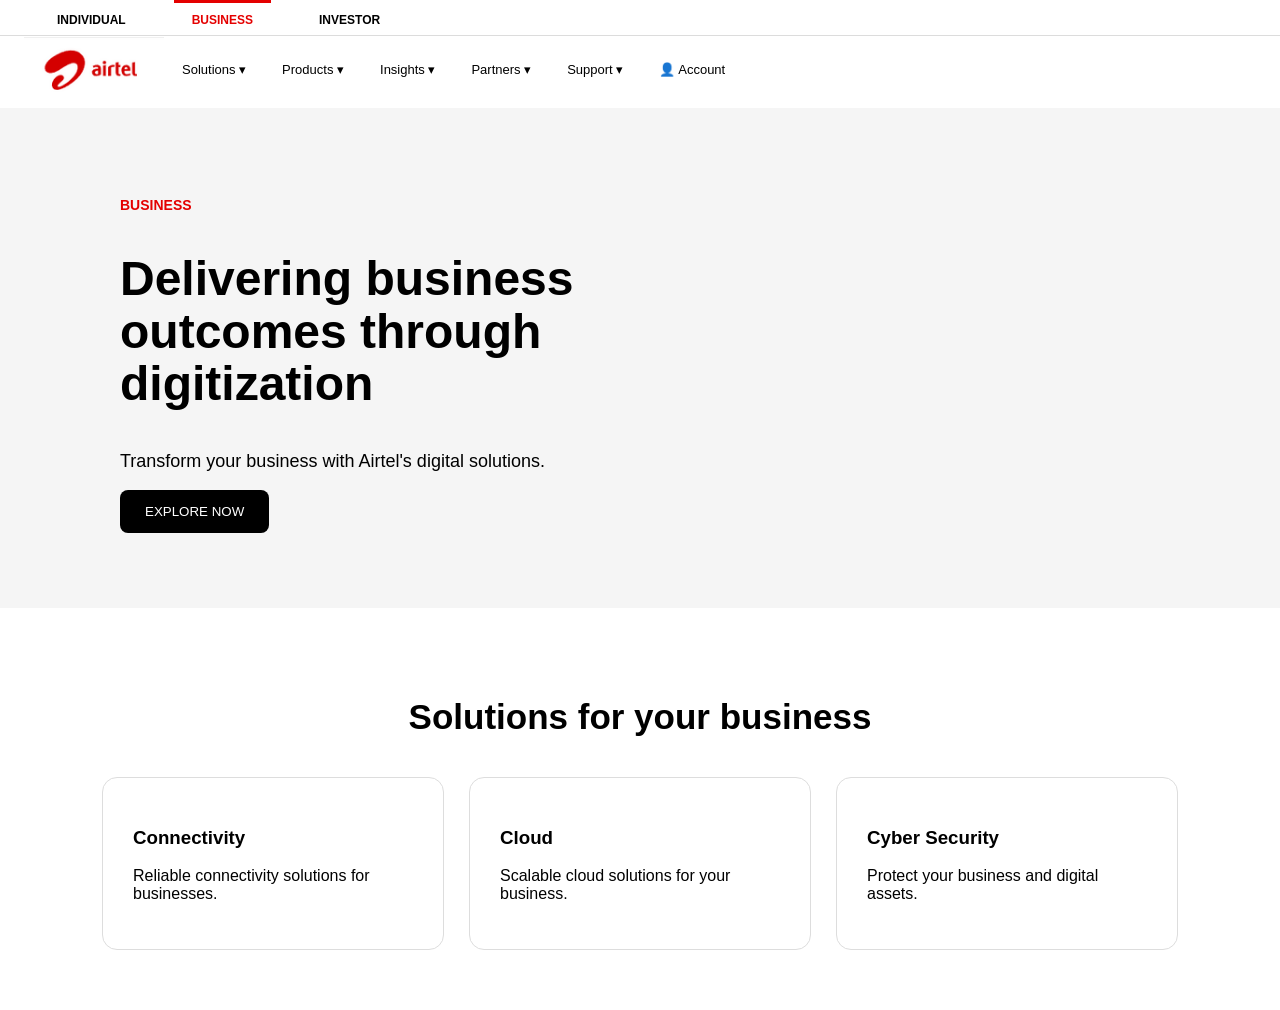
==== business.html @ 752f1932 "Initial Airtel clone project" ====
<!DOCTYPE html>
<html lang="en">

<head>
    <meta charset="UTF-8">
    <meta name="viewport" content="width=device-width, initial-scale=1.0">
    <title>Document</title>
    <link rel="stylesheet" href="business.css">
</head>

<body>
    <div id="loader">

        <div class="loader-box">
            <div class="loader-logo">airtel</div>
            <p>Loading Airtel Business...</p>
        </div>

    </div>


    <!-- BUSINESS CONTENT -->
    <div id="content">

        <header>

            <div id="top">
                <div id="firstheader">

                    <ul>
                        <li>
                            <a href="index.html">INDIVIDUAL</a>
                        </li>

                        <li class="active">
                            <a href="business.html">BUSINESS</a>
                        </li>

                        <li>
                            <a href="#">INVESTOR</a>
                        </li>
                    </ul>

                </div>
            </div>


            <div id="secondheader">

                
				<div id="logo">
					<img src="airtel.png" alt="Airtel Logo" />
				</div>

				<div id="menu">
					<ul>
						<li><a href="#">Solutions &#9662;</a>
							<ul>
								<li><a href="#"> Wi-Fi Bill Payment </a></li>
							</ul>
						</li>

						<li><a href="#">Products &#9662;</a>
							<ul>
								<li><a href="#"> Port to Postpaid</a></li>
							</ul>
						</li>

						<li><a href="#">Insights &#9662;</a>
							<ul>
								<li><a href="#"> Recharge </a></li>
							</ul>
						</li>

						<li><a href="#">Partners &#9662;</a>
							<ul>
								<li><a href="#"> DTH Recharge </a></li>
							</ul>
						</li>

						<li><a href="#">Support &#9662;</a>
                            <ul>
                                <li><a href="#"> &#128172; &nbsp; Chat or Raise a Complaint </a></li>
                                <li><a href="#"> &#128269; &nbsp; Find Nearby Store </a></li>
                                <li><a href="#"> &#10132; &nbsp; Explore Airtel App </a></li>
                            </ul>
						</li>

						<li><a href="#">&#128100; Account </a>
							<ul>
								<li><a href="login.html"> &#128242; &nbsp; Login</a></li>
								<li><a href="#"> &#8377; &nbsp; Recharge</a></li>
								<li><a href="#"> &#128277; &nbsp; Getting notification on DND? Report Now</a></li>
							</ul>
						</li>
					</ul>
				</div>

            </div>

        </header>


        <!-- BUSINESS HERO -->

        <section class="business-hero">

            <div class="hero-text">

                <p>BUSINESS</p>

                <h1>
                    Delivering business outcomes through digitization
                </h1>

                <p>
                    Transform your business with Airtel's digital solutions.
                </p>

                <button>
                    EXPLORE NOW
                </button>

            </div>

        </section>


        <!-- BUSINESS CONTENT -->

        <section class="business-section">

            <h2>
                Solutions for your business
            </h2>

            <div class="business-cards">

                <div class="business-card">
                    <h3>Connectivity</h3>
                    <p>
                        Reliable connectivity solutions for businesses.
                    </p>
                </div>

                <div class="business-card">
                    <h3>Cloud</h3>
                    <p>
                        Scalable cloud solutions for your business.
                    </p>
                </div>

                <div class="business-card">
                    <h3>Cyber Security</h3>
                    <p>
                        Protect your business and digital assets.
                    </p>
                </div>

            </div>

        </section>

    </div>


    <!-- JAVASCRIPT -->
    <script>

        window.onload = function () {

            document.getElementById("loader").style.display = "none";

            document.getElementById("content").style.display = "block";

        };

    </script>

</body>

</html>
---- business.css ----
body {
    margin: 0;
    padding: 0;
    font-family: Arial, sans-serif;
}

#content {
    display: none;
}


/* TOP HEADER */

#top {
    height: 35px;
    border-bottom: 1px solid #dcdcdc;
}


#firstheader {
    width: 1232px;
    height: 32px;
    margin: auto;
}


#firstheader ul {
    margin: 0;
    padding: 0;
    list-style: none;
}


#firstheader ul li {
    float: left;
    margin: 0 15px;
}


#firstheader ul li a {
    display: block;

    color: black;

    text-decoration: none;

    padding: 10px 18px;

    font-weight: bold;

    font-size: 12px;

    border-top: 3px solid transparent;
}


#firstheader ul li.active a {
    color: #e40000;
    border-top: 3px solid #e40000;
}


#firstheader ul li a:hover {
    color: #e40000;
    border-top: 3px solid #e40000;
}


/* BUSINESS NAVIGATION */


#secondheader {
	width: 1232px;
	height: 70px;
	margin: 1px auto;
}

#logo {
	width: 140px;
	height: 64px;
	float: left;
	margin: 0;
}

#logo img {
	width: 100%;
	height: 100%;
	float: left;
}


#menu {
	width: 1232px;
	height: 70px;
}

#menu ul {
	margin: 0;
	padding: 0;
	list-style: none;
}

#menu ul li {
	float: left;
	position: relative;
}

#menu ul li a {
	display: block;
	color: black;
	padding: 25px 18px;
	text-decoration: none;
	font-family: Arial;
	font-size: 13px;
}

#menu ul li a:hover {
	font-weight: bold;
	border-top: solid 3px #e40000;
	background: #f5f5f5;
}

#menu ul li:hover ul {
	display: block;
	position: absolute;
	z-index: 600;
	min-width: 180px;
	box-shadow: 0 8px 20px rgba(0, 0, 0, .15);
}

#menu ul li ul {
	display: none;
	background: white;
	border: 1px solid #dcdcdc;
	border-radius: 12px;
}

#menu ul li ul li {
	float: none;
	border-bottom: 1px solid #dcdcdc;
}

#menu ul li ul a:link,
#menu ul li ul a:visited {
	color: black;
	text-decoration: none;
	display: block;
	font-family: Arial;
	font-size: 11px;
}

#menu ul li ul li a:hover {
	font-weight: bold;
	color: #e40000;
	border-top: none;

}


/* HERO */

.business-hero {
    height: 500px;

    background: #f5f5f5;

    display: flex;
    align-items: center;

    padding-left: 120px;
}


.hero-text {
    width: 550px;
}


.hero-text p:first-child {
    font-size: 14px;
    font-weight: bold;
    color: #e40000;
}


.hero-text h1 {
    font-size: 48px;
    line-height: 1.1;
}


.hero-text p {
    font-size: 18px;
}


.hero-text button {
    background: black;
    color: white;

    border: none;

    padding: 14px 25px;

    border-radius: 8px;

    cursor: pointer;
}


.hero-text button:hover {
    background: #e40000;
}


/* BUSINESS SECTION */

.business-section {
    padding: 60px 100px;
}


.business-section h2 {
    text-align: center;
    font-size: 35px;
}


.business-cards {
    display: flex;
    justify-content: center;
    gap: 25px;

    margin-top: 40px;
}


.business-card {
    width: 280px;

    padding: 30px;

    border: 1px solid #ddd;

    border-radius: 15px;

    background: white;
}


.business-card:hover {
    border-color: #e40000;
    box-shadow: 0 8px 20px rgba(0, 0, 0, .1);
}
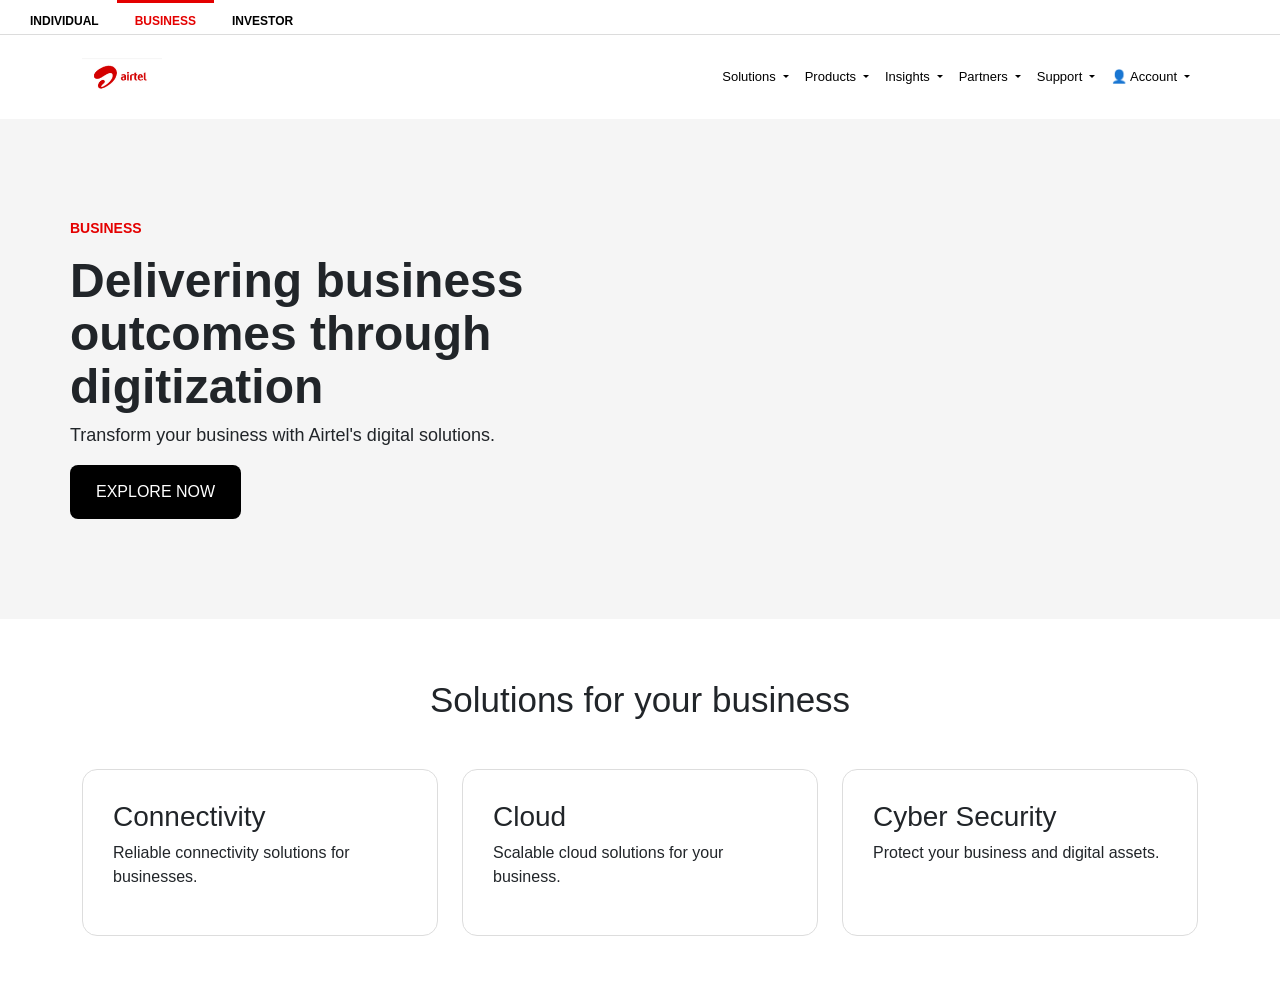
==== commit 839bbdd7: "Updated Airtel Clone with Bootstrap" ====
--- a/business.html
+++ b/business.html
@@ -4,176 +4,375 @@
 <head>
     <meta charset="UTF-8">
     <meta name="viewport" content="width=device-width, initial-scale=1.0">
-    <title>Document</title>
+
+    <title>Airtel Business</title>
+
+    <!-- Bootstrap CSS -->
+    <link href="https://cdn.jsdelivr.net/npm/bootstrap@5.3.3/dist/css/bootstrap.min.css" rel="stylesheet">
+
+    <!-- Your CSS -->
     <link rel="stylesheet" href="business.css">
 </head>
 
 <body>
-    <div id="loader">
-
-        <div class="loader-box">
-            <div class="loader-logo">airtel</div>
-            <p>Loading Airtel Business...</p>
+
+    <div id="content">
+
+
+        <div id="top">
+
+            <div class="container-fluid">
+
+                <ul class="nav">
+
+                    <li class="nav-item">
+                        <a class="nav-link"
+                           href="index.html">
+                            INDIVIDUAL
+                        </a>
+                    </li>
+
+                    <li class="nav-item">
+                        <a class="nav-link active"
+                           href="business.html">
+                            BUSINESS
+                        </a>
+                    </li>
+
+                    <li class="nav-item">
+                        <a class="nav-link"
+                           href="#">
+                            INVESTOR
+                        </a>
+                    </li>
+
+                </ul>
+
+            </div>
+
         </div>
 
+
+
+        <nav class="navbar navbar-expand-lg bg-white">
+
+            <div class="container">
+
+
+                <a class="navbar-brand" href="#">
+
+                    <img src="airtel.png"
+                         alt="Airtel Logo"
+                         width="80">
+
+                </a>
+
+
+
+                <button class="navbar-toggler"
+                        type="button"
+                        data-bs-toggle="collapse"
+                        data-bs-target="#mainMenu">
+
+                    <span class="navbar-toggler-icon"></span>
+
+                </button>
+
+
+
+                <div class="collapse navbar-collapse" id="mainMenu">
+
+                    <ul class="navbar-nav ms-auto">
+
+
+
+                        <li class="nav-item dropdown">
+
+                            <a class="nav-link dropdown-toggle"
+                               href="#"
+                               data-bs-toggle="dropdown">
+
+                                Solutions
+
+                            </a>
+
+                            <ul class="dropdown-menu">
+
+                                <li>
+                                    <a class="dropdown-item" href="#">
+                                        Wi-Fi Bill Payment
+                                    </a>
+                                </li>
+
+                            </ul>
+
+                        </li>
+
+
+
+                        <li class="nav-item dropdown">
+
+                            <a class="nav-link dropdown-toggle"
+                               href="#"
+                               data-bs-toggle="dropdown">
+
+                                Products
+
+                            </a>
+
+                            <ul class="dropdown-menu">
+
+                                <li>
+                                    <a class="dropdown-item" href="#">
+                                        Port to Postpaid
+                                    </a>
+                                </li>
+
+                            </ul>
+
+                        </li>
+
+
+
+                        <li class="nav-item dropdown">
+
+                            <a class="nav-link dropdown-toggle"
+                               href="#"
+                               data-bs-toggle="dropdown">
+
+                                Insights
+
+                            </a>
+
+                            <ul class="dropdown-menu">
+
+                                <li>
+                                    <a class="dropdown-item" href="#">
+                                        Recharge
+                                    </a>
+                                </li>
+
+                            </ul>
+
+                        </li>
+
+
+
+                        <li class="nav-item dropdown">
+
+                            <a class="nav-link dropdown-toggle"
+                               href="#"
+                               data-bs-toggle="dropdown">
+
+                                Partners
+
+                            </a>
+
+                            <ul class="dropdown-menu">
+
+                                <li>
+                                    <a class="dropdown-item" href="#">
+                                        DTH Recharge
+                                    </a>
+                                </li>
+
+                            </ul>
+
+                        </li>
+
+
+
+                        <li class="nav-item dropdown">
+
+                            <a class="nav-link dropdown-toggle"
+                               href="#"
+                               data-bs-toggle="dropdown">
+
+                                Support
+
+                            </a>
+
+                            <ul class="dropdown-menu">
+
+                                <li>
+                                    <a class="dropdown-item" href="#">
+                                        💬 Chat or Raise a Complaint
+                                    </a>
+                                </li>
+
+                                <li>
+                                    <a class="dropdown-item" href="#">
+                                        🔍 Find Nearby Store
+                                    </a>
+                                </li>
+
+                                <li>
+                                    <a class="dropdown-item" href="#">
+                                        ➡️ Explore Airtel App
+                                    </a>
+                                </li>
+
+                            </ul>
+
+                        </li>
+
+
+
+                        <li class="nav-item dropdown">
+
+                            <a class="nav-link dropdown-toggle"
+                               href="#"
+                               data-bs-toggle="dropdown">
+
+                                👤 Account
+
+                            </a>
+
+                            <ul class="dropdown-menu">
+
+                                <li>
+                                    <a class="dropdown-item"
+                                       href="login.html">
+                                        📱 Login
+                                    </a>
+                                </li>
+
+                                <li>
+                                    <a class="dropdown-item" href="#">
+                                        ₹ Recharge
+                                    </a>
+                                </li>
+
+                                <li>
+                                    <a class="dropdown-item" href="#">
+                                        🔔 DND? Report Now
+                                    </a>
+                                </li>
+
+                            </ul>
+
+                        </li>
+
+                    </ul>
+
+                </div>
+
+            </div>
+
+        </nav>
+
+
+
+        <section class="business-hero">
+
+            <div class="container">
+
+                <div class="row align-items-center">
+
+                    <div class="col-lg-7 hero-text">
+
+                        <p class="business-label">
+                            BUSINESS
+                        </p>
+
+                        <h1>
+                            Delivering business outcomes through digitization
+                        </h1>
+
+                        <p>
+                            Transform your business with Airtel's digital solutions.
+                        </p>
+
+                        <button class="btn explore-btn">
+                            EXPLORE NOW
+                        </button>
+
+                    </div>
+
+                </div>
+
+            </div>
+
+        </section>
+
+
+
+        <section class="business-section">
+
+            <div class="container">
+
+                <h2 class="text-center">
+                    Solutions for your business
+                </h2>
+
+
+                <div class="row g-4 mt-4">
+
+
+
+                    <div class="col-md-4">
+
+                        <div class="business-card h-100">
+
+                            <h3>
+                                Connectivity
+                            </h3>
+
+                            <p>
+                                Reliable connectivity solutions for businesses.
+                            </p>
+
+                        </div>
+
+                    </div>
+
+
+
+                    <div class="col-md-4">
+
+                        <div class="business-card h-100">
+
+                            <h3>
+                                Cloud
+                            </h3>
+
+                            <p>
+                                Scalable cloud solutions for your business.
+                            </p>
+
+                        </div>
+
+                    </div>
+
+
+
+                    <div class="col-md-4">
+
+                        <div class="business-card h-100">
+
+                            <h3>
+                                Cyber Security
+                            </h3>
+
+                            <p>
+                                Protect your business and digital assets.
+                            </p>
+
+                        </div>
+
+                    </div>
+
+                </div>
+
+            </div>
+
+        </section>
+
     </div>
 
 
-    <!-- BUSINESS CONTENT -->
-    <div id="content">
-
-        <header>
-
-            <div id="top">
-                <div id="firstheader">
-
-                    <ul>
-                        <li>
-                            <a href="index.html">INDIVIDUAL</a>
-                        </li>
-
-                        <li class="active">
-                            <a href="business.html">BUSINESS</a>
-                        </li>
-
-                        <li>
-                            <a href="#">INVESTOR</a>
-                        </li>
-                    </ul>
-
-                </div>
-            </div>
-
-
-            <div id="secondheader">
-
-                
-				<div id="logo">
-					<img src="airtel.png" alt="Airtel Logo" />
-				</div>
-
-				<div id="menu">
-					<ul>
-						<li><a href="#">Solutions &#9662;</a>
-							<ul>
-								<li><a href="#"> Wi-Fi Bill Payment </a></li>
-							</ul>
-						</li>
-
-						<li><a href="#">Products &#9662;</a>
-							<ul>
-								<li><a href="#"> Port to Postpaid</a></li>
-							</ul>
-						</li>
-
-						<li><a href="#">Insights &#9662;</a>
-							<ul>
-								<li><a href="#"> Recharge </a></li>
-							</ul>
-						</li>
-
-						<li><a href="#">Partners &#9662;</a>
-							<ul>
-								<li><a href="#"> DTH Recharge </a></li>
-							</ul>
-						</li>
-
-						<li><a href="#">Support &#9662;</a>
-                            <ul>
-                                <li><a href="#"> &#128172; &nbsp; Chat or Raise a Complaint </a></li>
-                                <li><a href="#"> &#128269; &nbsp; Find Nearby Store </a></li>
-                                <li><a href="#"> &#10132; &nbsp; Explore Airtel App </a></li>
-                            </ul>
-						</li>
-
-						<li><a href="#">&#128100; Account </a>
-							<ul>
-								<li><a href="login.html"> &#128242; &nbsp; Login</a></li>
-								<li><a href="#"> &#8377; &nbsp; Recharge</a></li>
-								<li><a href="#"> &#128277; &nbsp; Getting notification on DND? Report Now</a></li>
-							</ul>
-						</li>
-					</ul>
-				</div>
-
-            </div>
-
-        </header>
-
-
-        <!-- BUSINESS HERO -->
-
-        <section class="business-hero">
-
-            <div class="hero-text">
-
-                <p>BUSINESS</p>
-
-                <h1>
-                    Delivering business outcomes through digitization
-                </h1>
-
-                <p>
-                    Transform your business with Airtel's digital solutions.
-                </p>
-
-                <button>
-                    EXPLORE NOW
-                </button>
-
-            </div>
-
-        </section>
-
-
-        <!-- BUSINESS CONTENT -->
-
-        <section class="business-section">
-
-            <h2>
-                Solutions for your business
-            </h2>
-
-            <div class="business-cards">
-
-                <div class="business-card">
-                    <h3>Connectivity</h3>
-                    <p>
-                        Reliable connectivity solutions for businesses.
-                    </p>
-                </div>
-
-                <div class="business-card">
-                    <h3>Cloud</h3>
-                    <p>
-                        Scalable cloud solutions for your business.
-                    </p>
-                </div>
-
-                <div class="business-card">
-                    <h3>Cyber Security</h3>
-                    <p>
-                        Protect your business and digital assets.
-                    </p>
-                </div>
-
-            </div>
-
-        </section>
-
-    </div>
-
-
-    <!-- JAVASCRIPT -->
-    <script>
-
-        window.onload = function () {
-
-            document.getElementById("loader").style.display = "none";
-
-            document.getElementById("content").style.display = "block";
-
-        };
+
+    <script src="https://cdn.jsdelivr.net/npm/bootstrap@5.3.3/dist/js/bootstrap.bundle.min.js"></script>
 
     </script>
 
--- a/business.css
+++ b/business.css
@@ -2,10 +2,6 @@
     margin: 0;
     padding: 0;
     font-family: Arial, sans-serif;
-}
-
-#content {
-    display: none;
 }
 
 
@@ -17,166 +13,107 @@
 }
 
 
-#firstheader {
-    width: 1232px;
-    height: 32px;
-    margin: auto;
-}
+/* TOP HEADER LINKS */
 
-
-#firstheader ul {
-    margin: 0;
-    padding: 0;
-    list-style: none;
-}
-
-
-#firstheader ul li {
-    float: left;
-    margin: 0 15px;
-}
-
-
-#firstheader ul li a {
-    display: block;
-
+#top .nav-link {
     color: black;
-
-    text-decoration: none;
-
-    padding: 10px 18px;
-
+    font-size: 12px;
     font-weight: bold;
-
-    font-size: 12px;
-
+    padding: 9px 18px;
     border-top: 3px solid transparent;
 }
 
 
-#firstheader ul li.active a {
+/* ACTIVE BUSINESS */
+
+#top .nav-link.active {
     color: #e40000;
     border-top: 3px solid #e40000;
 }
 
 
-#firstheader ul li a:hover {
+/* HOVER */
+
+#top .nav-link:hover {
     color: #e40000;
     border-top: 3px solid #e40000;
 }
 
 
-/* BUSINESS NAVIGATION */
+/* MAIN NAVBAR */
 
-
-#secondheader {
-	width: 1232px;
-	height: 70px;
-	margin: 1px auto;
-}
-
-#logo {
-	width: 140px;
-	height: 64px;
-	float: left;
-	margin: 0;
-}
-
-#logo img {
-	width: 100%;
-	height: 100%;
-	float: left;
+.navbar {
+    min-height: 70px;
 }
 
 
-#menu {
-	width: 1232px;
-	height: 70px;
+/* LOGO */
+
+.navbar-brand img {
+    height: auto;
 }
 
-#menu ul {
-	margin: 0;
-	padding: 0;
-	list-style: none;
+
+/* MENU */
+
+.navbar .nav-link {
+    color: black;
+    font-size: 13px;
+    padding: 24px 18px;
 }
 
-#menu ul li {
-	float: left;
-	position: relative;
+
+/* MENU HOVER */
+
+.navbar .nav-link:hover {
+    color: #e40000;
 }
 
-#menu ul li a {
-	display: block;
-	color: black;
-	padding: 25px 18px;
-	text-decoration: none;
-	font-family: Arial;
-	font-size: 13px;
+
+/* DROPDOWN */
+
+.dropdown-menu {
+    border-radius: 12px;
+    box-shadow: 0 8px 20px rgba(0, 0, 0, .15);
+    border: 1px solid #dcdcdc;
 }
 
-#menu ul li a:hover {
-	font-weight: bold;
-	border-top: solid 3px #e40000;
-	background: #f5f5f5;
+
+/* DROPDOWN ITEMS */
+
+.dropdown-item {
+    font-size: 12px;
+    padding: 10px 15px;
 }
 
-#menu ul li:hover ul {
-	display: block;
-	position: absolute;
-	z-index: 600;
-	min-width: 180px;
-	box-shadow: 0 8px 20px rgba(0, 0, 0, .15);
-}
 
-#menu ul li ul {
-	display: none;
-	background: white;
-	border: 1px solid #dcdcdc;
-	border-radius: 12px;
-}
+/* DROPDOWN HOVER */
 
-#menu ul li ul li {
-	float: none;
-	border-bottom: 1px solid #dcdcdc;
-}
-
-#menu ul li ul a:link,
-#menu ul li ul a:visited {
-	color: black;
-	text-decoration: none;
-	display: block;
-	font-family: Arial;
-	font-size: 11px;
-}
-
-#menu ul li ul li a:hover {
-	font-weight: bold;
-	color: #e40000;
-	border-top: none;
-
+.dropdown-item:hover {
+    color: #e40000;
+    background: #f5f5f5;
 }
 
 
 /* HERO */
 
 .business-hero {
-    height: 500px;
-
+    min-height: 500px;
     background: #f5f5f5;
 
     display: flex;
     align-items: center;
-
-    padding-left: 120px;
 }
 
 
+/* HERO TEXT */
+
 .hero-text {
-    width: 550px;
+    padding: 60px 0;
 }
 
 
-.hero-text p:first-child {
+.business-label {
     font-size: 14px;
     font-weight: bold;
     color: #e40000;
@@ -186,58 +123,48 @@
 .hero-text h1 {
     font-size: 48px;
     line-height: 1.1;
+    font-weight: bold;
 }
 
 
-.hero-text p {
+.hero-text > p:not(.business-label) {
     font-size: 18px;
 }
 
 
-.hero-text button {
+/* BUTTON */
+
+.explore-btn {
     background: black;
     color: white;
-
-    border: none;
 
     padding: 14px 25px;
 
     border-radius: 8px;
-
-    cursor: pointer;
 }
 
 
-.hero-text button:hover {
+.explore-btn:hover {
     background: #e40000;
+    color: white;
 }
 
 
 /* BUSINESS SECTION */
 
 .business-section {
-    padding: 60px 100px;
+    padding: 60px 0;
 }
 
 
 .business-section h2 {
-    text-align: center;
     font-size: 35px;
 }
 
 
-.business-cards {
-    display: flex;
-    justify-content: center;
-    gap: 25px;
-
-    margin-top: 40px;
-}
-
+/* BUSINESS CARD */
 
 .business-card {
-    width: 280px;
-
     padding: 30px;
 
     border: 1px solid #ddd;
@@ -245,10 +172,15 @@
     border-radius: 15px;
 
     background: white;
+
+    transition: 0.3s;
 }
 
 
+/* CARD HOVER */
+
 .business-card:hover {
     border-color: #e40000;
+
     box-shadow: 0 8px 20px rgba(0, 0, 0, .1);
 }
